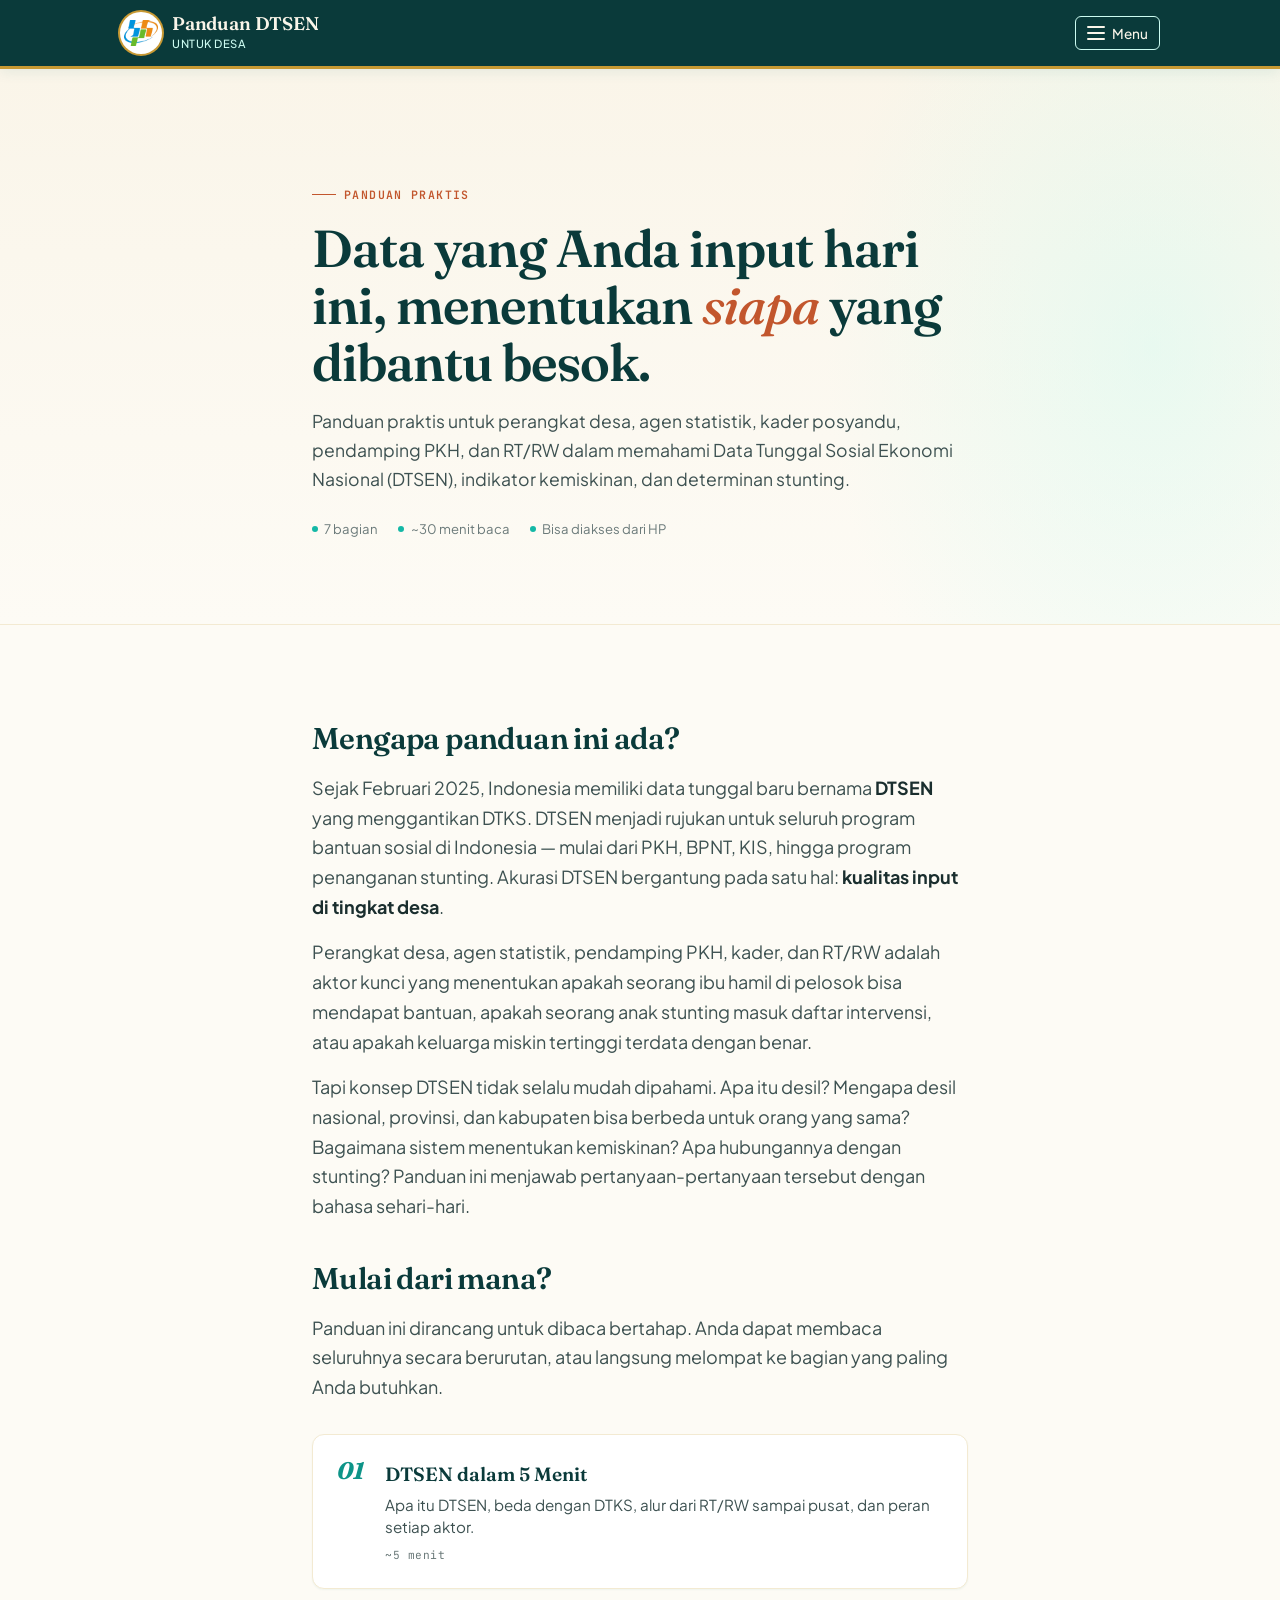
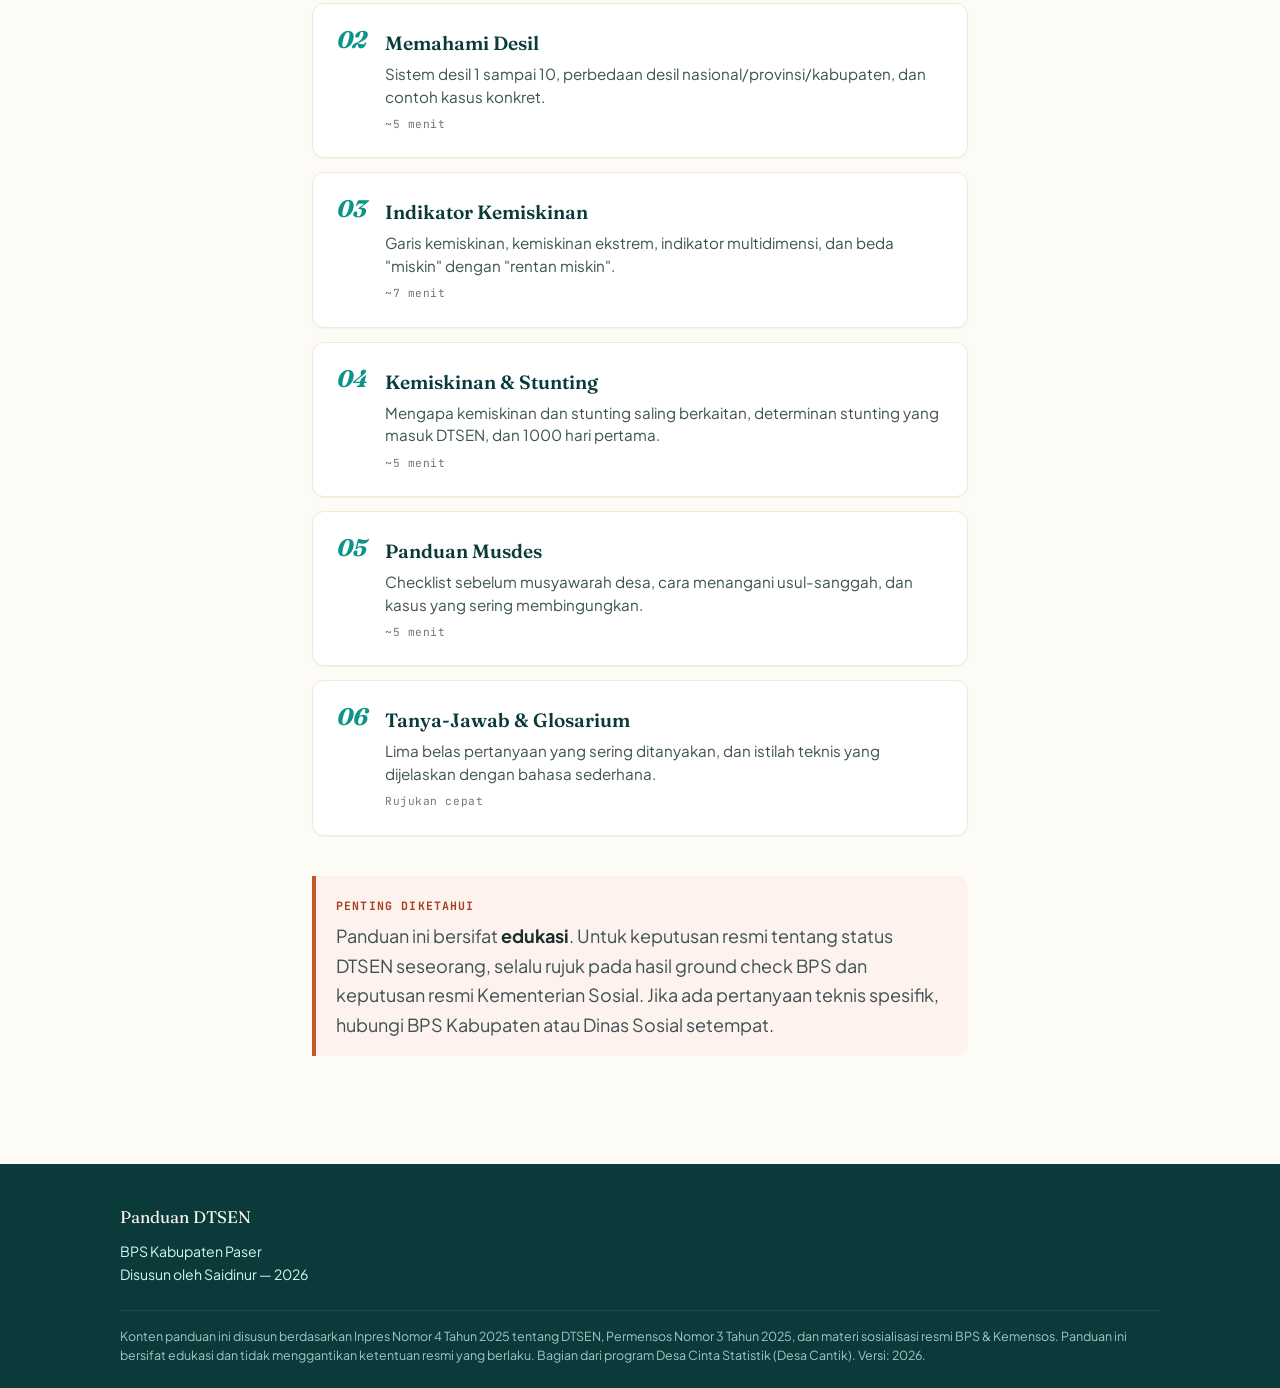
==== index.html @ bd0c0e56 "Add files via upload" ====
<!DOCTYPE html>
<html lang="id">
<head>
  <meta charset="UTF-8">
  <meta name="viewport" content="width=device-width, initial-scale=1.0">
  <title>Panduan DTSEN — Untuk Desa</title>
  <meta name="description" content="Panduan praktis memahami DTSEN, indikator kemiskinan, dan determinan stunting untuk perangkat desa. Bagian dari program Desa Cinta Statistik (Desa Cantik) BPS Kabupaten Paser.">
  <link rel="preconnect" href="https://fonts.googleapis.com">
  <link rel="preconnect" href="https://fonts.gstatic.com" crossorigin>
  <link href="https://fonts.googleapis.com/css2?family=Fraunces:ital,opsz,wght@0,9..144,400..700;1,9..144,400..700&family=Plus+Jakarta+Sans:wght@400;500;600;700&family=JetBrains+Mono:wght@400;600&display=swap" rel="stylesheet">
  <link rel="stylesheet" href="assets/css/styles.css">
</head>
<body>
  <header class="site-header">
    <div class="site-header__inner">
      <a href="index.html" class="site-header__brand">
        <span class="site-header__logo" aria-label="Logo BPS"><img src="assets/img/logo-bps.png" alt="Logo Badan Pusat Statistik"></span>
        <div>
          <div class="site-header__title">Panduan DTSEN</div>
          <div class="site-header__subtitle">Untuk Desa</div>
        </div>
      </a>
      <button class="menu-toggle" aria-label="Buka menu" aria-expanded="false">
        <span class="menu-toggle__icon"><span></span></span>
        Menu
      </button>
    </div>
  </header>

  <div class="site-nav__overlay" aria-hidden="true"></div>
  <nav class="site-nav" aria-label="Navigasi utama">
    <ul class="site-nav__list">
      <li class="site-nav__item"><a href="index.html" class="site-nav__link is-active"><span class="site-nav__num">00</span>Beranda</a></li>
      <li class="site-nav__item"><a href="dtsen.html" class="site-nav__link"><span class="site-nav__num">01</span>DTSEN dalam 5 Menit</a></li>
      <li class="site-nav__item"><a href="desil.html" class="site-nav__link"><span class="site-nav__num">02</span>Memahami Desil</a></li>
      <li class="site-nav__item"><a href="kemiskinan.html" class="site-nav__link"><span class="site-nav__num">03</span>Indikator Kemiskinan</a></li>
      <li class="site-nav__item"><a href="stunting.html" class="site-nav__link"><span class="site-nav__num">04</span>Kemiskinan &amp; Stunting</a></li>
      <li class="site-nav__item"><a href="musdes.html" class="site-nav__link"><span class="site-nav__num">05</span>Panduan Musdes</a></li>
      <li class="site-nav__item"><a href="tanya-jawab.html" class="site-nav__link"><span class="site-nav__num">06</span>Tanya-Jawab &amp; Glosarium</a></li>
    </ul>
  </nav>

  <section class="page-hero">
    <div class="container">
      <div class="page-hero__inner home-hero">
        <div class="page-hero__eyebrow">Panduan Praktis</div>
        <h1 class="home-hero__title">Data yang Anda input hari ini, menentukan <em>siapa</em> yang dibantu besok.</h1>
        <p class="page-hero__lead">Panduan praktis untuk perangkat desa, agen statistik, kader posyandu, pendamping PKH, dan RT/RW dalam memahami Data Tunggal Sosial Ekonomi Nasional (DTSEN), indikator kemiskinan, dan determinan stunting.</p>
        <div class="page-hero__meta">
          <span class="page-hero__meta-item">7 bagian</span>
          <span class="page-hero__meta-item">~30 menit baca</span>
          <span class="page-hero__meta-item">Bisa diakses dari HP</span>
        </div>
      </div>
    </div>
  </section>

  <main>
    <div class="container">
      <div class="prose">
        <h2>Mengapa panduan ini ada?</h2>
        <p>Sejak Februari 2025, Indonesia memiliki data tunggal baru bernama <strong>DTSEN</strong> yang menggantikan DTKS. DTSEN menjadi rujukan untuk seluruh program bantuan sosial di Indonesia &mdash; mulai dari PKH, BPNT, KIS, hingga program penanganan stunting. Akurasi DTSEN bergantung pada satu hal: <strong>kualitas input di tingkat desa</strong>.</p>
        <p>Perangkat desa, agen statistik, pendamping PKH, kader, dan RT/RW adalah aktor kunci yang menentukan apakah seorang ibu hamil di pelosok bisa mendapat bantuan, apakah seorang anak stunting masuk daftar intervensi, atau apakah keluarga miskin tertinggi terdata dengan benar.</p>
        <p>Tapi konsep DTSEN tidak selalu mudah dipahami. Apa itu desil? Mengapa desil nasional, provinsi, dan kabupaten bisa berbeda untuk orang yang sama? Bagaimana sistem menentukan kemiskinan? Apa hubungannya dengan stunting? Panduan ini menjawab pertanyaan-pertanyaan tersebut dengan bahasa sehari-hari.</p>

        <h2 style="margin-top: 2.5rem;">Mulai dari mana?</h2>
        <p>Panduan ini dirancang untuk dibaca bertahap. Anda dapat membaca seluruhnya secara berurutan, atau langsung melompat ke bagian yang paling Anda butuhkan.</p>

        <div class="home-cards">
          <a href="dtsen.html" class="home-card">
            <span class="home-card__num">01</span>
            <div class="home-card__body">
              <div class="home-card__title">DTSEN dalam 5 Menit</div>
              <div class="home-card__desc">Apa itu DTSEN, beda dengan DTKS, alur dari RT/RW sampai pusat, dan peran setiap aktor.</div>
              <div class="home-card__time">~5 menit</div>
            </div>
          </a>
          <a href="desil.html" class="home-card">
            <span class="home-card__num">02</span>
            <div class="home-card__body">
              <div class="home-card__title">Memahami Desil</div>
              <div class="home-card__desc">Sistem desil 1 sampai 10, perbedaan desil nasional/provinsi/kabupaten, dan contoh kasus konkret.</div>
              <div class="home-card__time">~5 menit</div>
            </div>
          </a>
          <a href="kemiskinan.html" class="home-card">
            <span class="home-card__num">03</span>
            <div class="home-card__body">
              <div class="home-card__title">Indikator Kemiskinan</div>
              <div class="home-card__desc">Garis kemiskinan, kemiskinan ekstrem, indikator multidimensi, dan beda "miskin" dengan "rentan miskin".</div>
              <div class="home-card__time">~7 menit</div>
            </div>
          </a>
          <a href="stunting.html" class="home-card">
            <span class="home-card__num">04</span>
            <div class="home-card__body">
              <div class="home-card__title">Kemiskinan &amp; Stunting</div>
              <div class="home-card__desc">Mengapa kemiskinan dan stunting saling berkaitan, determinan stunting yang masuk DTSEN, dan 1000 hari pertama.</div>
              <div class="home-card__time">~5 menit</div>
            </div>
          </a>
          <a href="musdes.html" class="home-card">
            <span class="home-card__num">05</span>
            <div class="home-card__body">
              <div class="home-card__title">Panduan Musdes</div>
              <div class="home-card__desc">Checklist sebelum musyawarah desa, cara menangani usul-sanggah, dan kasus yang sering membingungkan.</div>
              <div class="home-card__time">~5 menit</div>
            </div>
          </a>
          <a href="tanya-jawab.html" class="home-card">
            <span class="home-card__num">06</span>
            <div class="home-card__body">
              <div class="home-card__title">Tanya-Jawab &amp; Glosarium</div>
              <div class="home-card__desc">Lima belas pertanyaan yang sering ditanyakan, dan istilah teknis yang dijelaskan dengan bahasa sederhana.</div>
              <div class="home-card__time">Rujukan cepat</div>
            </div>
          </a>
        </div>

        <div class="callout callout--important" style="margin-top: 2.5rem;">
          <span class="callout__label">Penting Diketahui</span>
          <p style="margin-bottom: 0;">Panduan ini bersifat <strong>edukasi</strong>. Untuk keputusan resmi tentang status DTSEN seseorang, selalu rujuk pada hasil ground check BPS dan keputusan resmi Kementerian Sosial. Jika ada pertanyaan teknis spesifik, hubungi BPS Kabupaten atau Dinas Sosial setempat.</p>
        </div>
      </div>
    </div>
  </main>

  <footer class="site-footer">
    <div class="site-footer__inner">
      <div class="site-footer__credit">Panduan DTSEN</div>
      <div class="site-footer__org">BPS Kabupaten Paser<br>Disusun oleh Saidinur &mdash; 2026</div>
      <div class="site-footer__disclaimer">Konten panduan ini disusun berdasarkan Inpres Nomor 4 Tahun 2025 tentang DTSEN, Permensos Nomor 3 Tahun 2025, dan materi sosialisasi resmi BPS &amp; Kemensos. Panduan ini bersifat edukasi dan tidak menggantikan ketentuan resmi yang berlaku. Bagian dari program Desa Cinta Statistik (Desa Cantik). Versi: 2026.</div>
    </div>
  </footer>
  <script src="assets/js/main.js"></script>
</body>
</html>
---- assets/css/styles.css ----
/* ============================================
   Panduan DTSEN — Stylesheet
   Palet: Hijau toska + cream | Mobile-first
   ============================================ */

/* --- CSS Variables --- */
:root {
  /* Warna utama */
  --teal-900: #0a3a3a;
  --teal-800: #134e4a;
  --teal-700: #0f766e;
  --teal-600: #0d9488;
  --teal-500: #14b8a6;
  --teal-100: #ccfbf1;
  --teal-50: #f0fdfa;

  /* Cream & netral */
  --cream-50: #fdfbf5;
  --cream-100: #faf5e9;
  --cream-200: #f3ead2;
  --cream-300: #e8d9b0;

  /* Aksen & teks */
  --ink: #1a2e2e;
  --ink-soft: #3d5151;
  --ink-mute: #6b7a7a;
  --terracotta: #c2562d;
  --gold: #c89933;
  --gold-soft: #e6c068;

  /* Sistem */
  --shadow-sm: 0 1px 2px rgba(15, 118, 110, 0.06);
  --shadow-md: 0 4px 12px rgba(15, 118, 110, 0.08);
  --shadow-lg: 0 12px 32px rgba(15, 118, 110, 0.12);
  --radius-sm: 6px;
  --radius-md: 12px;
  --radius-lg: 20px;

  /* Tipografi */
  --font-display: 'Fraunces', 'Lora', Georgia, serif;
  --font-body: 'Plus Jakarta Sans', 'Source Sans 3', system-ui, sans-serif;
  --font-mono: 'JetBrains Mono', 'Courier New', monospace;
}

/* --- Reset --- */
*, *::before, *::after { box-sizing: border-box; margin: 0; padding: 0; }
html { scroll-behavior: smooth; -webkit-text-size-adjust: 100%; }

body {
  font-family: var(--font-body);
  font-size: 17px;
  line-height: 1.65;
  color: var(--ink);
  background: var(--cream-50);
  min-height: 100vh;
  -webkit-font-smoothing: antialiased;
  text-rendering: optimizeLegibility;
}

img { max-width: 100%; display: block; }
a { color: var(--teal-700); text-decoration-thickness: 1.5px; text-underline-offset: 3px; }
a:hover { color: var(--teal-800); }

/* --- Typography --- */
h1, h2, h3, h4 {
  font-family: var(--font-display);
  font-weight: 600;
  letter-spacing: -0.02em;
  line-height: 1.2;
  color: var(--teal-900);
}
h1 { font-size: clamp(1.9rem, 5vw, 2.75rem); margin-bottom: 0.5rem; }
h2 { font-size: clamp(1.4rem, 3.5vw, 1.875rem); margin: 2.5rem 0 1rem; }
h3 { font-size: clamp(1.15rem, 2.5vw, 1.35rem); margin: 1.75rem 0 0.75rem; color: var(--teal-800); }
h4 { font-size: 1.05rem; margin: 1.25rem 0 0.5rem; font-weight: 700; color: var(--teal-800); }

p { margin-bottom: 1rem; }
strong { color: var(--teal-900); font-weight: 700; }

/* --- Layout dasar --- */
.container {
  max-width: 720px;
  margin: 0 auto;
  padding: 0 1.25rem;
}

/* --- Header --- */
.site-header {
  background: var(--teal-900);
  color: var(--cream-100);
  border-bottom: 3px solid var(--gold);
  position: sticky;
  top: 0;
  z-index: 100;
  box-shadow: var(--shadow-md);
}

.site-header__inner {
  max-width: 1080px;
  margin: 0 auto;
  padding: 0.75rem 1.25rem;
  display: flex;
  align-items: center;
  justify-content: space-between;
  gap: 1rem;
}

.site-header__brand {
  display: flex;
  align-items: center;
  gap: 0.625rem;
  text-decoration: none;
  color: var(--cream-100);
  flex-shrink: 0;
}

.site-header__logo {
  width: 42px;
  height: 42px;
  background: #ffffff;
  display: grid;
  place-items: center;
  border-radius: 50%;
  flex-shrink: 0;
  padding: 4px;
  box-shadow: 0 0 0 2px var(--gold);
}

.site-header__logo img {
  width: 100%;
  height: 100%;
  object-fit: contain;
  display: block;
}

.site-header__title {
  font-family: var(--font-display);
  font-size: 1.05rem;
  line-height: 1.1;
  font-weight: 600;
  letter-spacing: -0.01em;
}

.site-header__subtitle {
  font-size: 0.7rem;
  letter-spacing: 0.05em;
  text-transform: uppercase;
  color: var(--teal-100);
  font-weight: 500;
}

/* Menu toggle */
.menu-toggle {
  background: transparent;
  border: 1.5px solid var(--teal-100);
  color: var(--cream-100);
  padding: 0.45rem 0.7rem;
  border-radius: var(--radius-sm);
  cursor: pointer;
  font-size: 0.85rem;
  font-family: var(--font-body);
  font-weight: 500;
  display: flex;
  align-items: center;
  gap: 0.4rem;
  transition: all 0.15s;
}
.menu-toggle:hover { background: var(--teal-800); }
.menu-toggle__icon {
  display: inline-block;
  width: 18px;
  height: 14px;
  position: relative;
}
.menu-toggle__icon::before,
.menu-toggle__icon::after,
.menu-toggle__icon span {
  content: '';
  position: absolute;
  left: 0;
  width: 100%;
  height: 2px;
  background: var(--cream-100);
  border-radius: 2px;
}
.menu-toggle__icon::before { top: 0; }
.menu-toggle__icon span { top: 6px; }
.menu-toggle__icon::after { bottom: 0; }

/* Drawer navigation */
.site-nav {
  position: fixed;
  top: 0;
  right: -100%;
  width: min(85%, 320px);
  height: 100vh;
  background: var(--cream-50);
  box-shadow: -8px 0 32px rgba(0,0,0,0.15);
  padding: 5rem 1.5rem 2rem;
  overflow-y: auto;
  transition: right 0.3s cubic-bezier(0.4, 0, 0.2, 1);
  z-index: 99;
}
.site-nav.is-open { right: 0; }

.site-nav__overlay {
  position: fixed;
  inset: 0;
  background: rgba(10, 58, 58, 0.5);
  opacity: 0;
  pointer-events: none;
  transition: opacity 0.3s;
  z-index: 98;
}
.site-nav__overlay.is-open { opacity: 1; pointer-events: auto; }

.site-nav__list { list-style: none; }
.site-nav__item { border-bottom: 1px solid var(--cream-200); }
.site-nav__link {
  display: flex;
  align-items: baseline;
  gap: 0.75rem;
  padding: 0.95rem 0.5rem;
  text-decoration: none;
  color: var(--ink);
  font-size: 0.97rem;
  font-weight: 500;
  transition: color 0.15s;
}
.site-nav__link:hover { color: var(--teal-700); }
.site-nav__link.is-active { color: var(--teal-700); font-weight: 700; }
.site-nav__num {
  font-family: var(--font-display);
  font-size: 0.8rem;
  color: var(--terracotta);
  font-weight: 700;
  font-style: italic;
  width: 22px;
  flex-shrink: 0;
}

/* --- Hero / Page Header --- */
.page-hero {
  background: linear-gradient(180deg, var(--cream-100) 0%, var(--cream-50) 100%);
  padding: 2.5rem 0 2rem;
  position: relative;
  overflow: hidden;
  border-bottom: 1px solid var(--cream-200);
}

.page-hero::before {
  content: '';
  position: absolute;
  top: -50%;
  right: -20%;
  width: 60%;
  height: 200%;
  background: radial-gradient(ellipse, var(--teal-100) 0%, transparent 60%);
  opacity: 0.4;
  pointer-events: none;
}

.page-hero__inner { position: relative; z-index: 1; }

.page-hero__eyebrow {
  display: inline-flex;
  align-items: center;
  gap: 0.5rem;
  font-family: var(--font-mono);
  font-size: 0.72rem;
  letter-spacing: 0.12em;
  text-transform: uppercase;
  color: var(--terracotta);
  font-weight: 600;
  margin-bottom: 1rem;
}
.page-hero__eyebrow::before {
  content: '';
  width: 24px;
  height: 1.5px;
  background: var(--terracotta);
}

.page-hero__lead {
  font-size: 1.1rem;
  color: var(--ink-soft);
  margin-top: 1rem;
  max-width: 60ch;
}

.page-hero__meta {
  display: flex;
  gap: 1.25rem;
  margin-top: 1.5rem;
  font-size: 0.82rem;
  color: var(--ink-mute);
  flex-wrap: wrap;
}
.page-hero__meta-item {
  display: flex;
  align-items: center;
  gap: 0.4rem;
}
.page-hero__meta-item::before {
  content: '';
  width: 6px;
  height: 6px;
  border-radius: 50%;
  background: var(--teal-500);
}

/* --- Main content --- */
main { padding: 2.5rem 0 4rem; }

.prose p { color: var(--ink-soft); }
.prose p strong { color: var(--ink); }
.prose ul, .prose ol { margin: 1rem 0 1.25rem 1.5rem; }
.prose li { margin-bottom: 0.5rem; color: var(--ink-soft); }
.prose li strong { color: var(--ink); }

/* --- Custom Cards --- */
.callout {
  background: var(--cream-100);
  border-left: 4px solid var(--teal-600);
  padding: 1.25rem 1.25rem 1rem;
  margin: 1.75rem 0;
  border-radius: 0 var(--radius-md) var(--radius-md) 0;
  position: relative;
}
.callout__label {
  font-family: var(--font-mono);
  font-size: 0.72rem;
  letter-spacing: 0.1em;
  text-transform: uppercase;
  color: var(--teal-700);
  font-weight: 700;
  margin-bottom: 0.4rem;
  display: block;
}
.callout--warning {
  background: #fef9e7;
  border-left-color: var(--gold);
}
.callout--warning .callout__label { color: #8a6d10; }
.callout--important {
  background: #fdf2ed;
  border-left-color: var(--terracotta);
}
.callout--important .callout__label { color: #a0421f; }

/* --- Step / Numbered Cards --- */
.step-card {
  display: flex;
  gap: 1rem;
  padding: 1.25rem;
  background: white;
  border: 1px solid var(--cream-200);
  border-radius: var(--radius-md);
  margin-bottom: 1rem;
  box-shadow: var(--shadow-sm);
  transition: transform 0.2s, box-shadow 0.2s;
}
.step-card:hover { transform: translateY(-2px); box-shadow: var(--shadow-md); }
.step-card__num {
  font-family: var(--font-display);
  font-size: 1.75rem;
  font-weight: 700;
  color: var(--teal-600);
  font-style: italic;
  line-height: 1;
  flex-shrink: 0;
  width: 2.5rem;
}
.step-card__body h4 { margin-top: 0; color: var(--teal-900); }
.step-card__body p { margin-bottom: 0; font-size: 0.95rem; color: var(--ink-soft); }

/* --- Comparison Table --- */
.compare {
  width: 100%;
  border-collapse: collapse;
  margin: 1.5rem 0;
  font-size: 0.92rem;
  background: white;
  border-radius: var(--radius-md);
  overflow: hidden;
  box-shadow: var(--shadow-sm);
  border: 1px solid var(--cream-200);
}
.compare th {
  background: var(--teal-700);
  color: var(--cream-100);
  padding: 0.85rem 0.9rem;
  text-align: left;
  font-family: var(--font-display);
  font-weight: 600;
  font-size: 0.95rem;
}
.compare td {
  padding: 0.8rem 0.9rem;
  border-top: 1px solid var(--cream-200);
  color: var(--ink-soft);
  vertical-align: top;
}
.compare tr:nth-child(even) td { background: var(--cream-50); }

/* --- Case Study Box --- */
.case-study {
  background: var(--teal-900);
  color: var(--cream-100);
  padding: 1.75rem 1.5rem;
  border-radius: var(--radius-lg);
  margin: 2rem 0;
  position: relative;
  overflow: hidden;
}
.case-study::before {
  content: '"';
  position: absolute;
  top: -2rem;
  right: 1rem;
  font-family: var(--font-display);
  font-size: 8rem;
  color: var(--gold);
  opacity: 0.15;
  font-style: italic;
  line-height: 1;
  pointer-events: none;
  z-index: 0;
}
.case-study__label {
  font-family: var(--font-mono);
  font-size: 0.7rem;
  letter-spacing: 0.15em;
  text-transform: uppercase;
  color: var(--gold-soft);
  margin-bottom: 0.75rem;
  font-weight: 700;
  position: relative;
  z-index: 1;
}
.case-study h3 {
  color: var(--cream-100);
  font-size: 1.2rem;
  margin: 0.5rem 0 1rem;
  position: relative;
  z-index: 1;
}
.case-study p {
  color: var(--cream-200);
  font-size: 0.95rem;
  margin-bottom: 0.75rem;
  position: relative;
  z-index: 1;
}
.case-study p:last-child { margin-bottom: 0; }
.case-study strong {
  color: #ffffff;
  font-weight: 700;
  background: rgba(200, 153, 51, 0.22);
  padding: 1px 5px;
  border-radius: 3px;
  box-decoration-break: clone;
  -webkit-box-decoration-break: clone;
}
.case-study em {
  color: var(--gold-soft, #d4a847);
  font-style: italic;
  font-weight: 500;
}

/* --- Page Navigation Footer --- */
.page-nav {
  display: grid;
  grid-template-columns: 1fr 1fr;
  gap: 0.75rem;
  margin-top: 3.5rem;
  padding-top: 2rem;
  border-top: 1px solid var(--cream-200);
}
.page-nav__link {
  display: flex;
  flex-direction: column;
  padding: 1rem 1.1rem;
  background: white;
  border: 1px solid var(--cream-200);
  border-radius: var(--radius-md);
  text-decoration: none;
  transition: all 0.2s;
  min-height: 80px;
}
.page-nav__link:hover {
  border-color: var(--teal-500);
  box-shadow: var(--shadow-sm);
  transform: translateY(-2px);
}
.page-nav__link--next { text-align: right; align-items: flex-end; }
.page-nav__direction {
  font-family: var(--font-mono);
  font-size: 0.7rem;
  letter-spacing: 0.1em;
  text-transform: uppercase;
  color: var(--ink-mute);
  margin-bottom: 0.3rem;
}
.page-nav__title {
  font-family: var(--font-display);
  font-size: 1rem;
  color: var(--teal-800);
  font-weight: 600;
  line-height: 1.3;
}
.page-nav__placeholder {
  visibility: hidden;
}

/* --- Footer --- */
.site-footer {
  background: var(--teal-900);
  color: var(--cream-200);
  padding: 2.5rem 0 1.5rem;
  font-size: 0.88rem;
}
.site-footer__inner {
  max-width: 1080px;
  margin: 0 auto;
  padding: 0 1.25rem;
}
.site-footer__credit {
  font-family: var(--font-display);
  font-size: 1.05rem;
  color: var(--cream-100);
  margin-bottom: 0.5rem;
}
.site-footer__org {
  color: var(--teal-100);
  margin-bottom: 1.25rem;
}
.site-footer__disclaimer {
  font-size: 0.78rem;
  color: var(--teal-100);
  opacity: 0.75;
  border-top: 1px solid rgba(255,255,255,0.1);
  padding-top: 1rem;
  margin-top: 1.5rem;
  line-height: 1.5;
}

/* --- Beranda khusus --- */
.home-hero {
  padding: 3rem 0 2.5rem;
}
.home-hero__title {
  font-size: clamp(2rem, 6vw, 3.25rem);
  line-height: 1.1;
  margin-bottom: 1rem;
}
.home-hero__title em {
  color: var(--terracotta);
  font-style: italic;
  font-weight: 500;
}

.home-cards {
  display: grid;
  gap: 0.875rem;
  margin: 2rem 0;
}
.home-card {
  display: flex;
  align-items: flex-start;
  gap: 1rem;
  padding: 1.25rem 1.1rem;
  background: white;
  border: 1px solid var(--cream-200);
  border-radius: var(--radius-md);
  text-decoration: none;
  transition: all 0.2s ease;
  box-shadow: var(--shadow-sm);
}
.home-card:hover {
  transform: translateY(-3px);
  border-color: var(--teal-500);
  box-shadow: var(--shadow-md);
}
.home-card__num {
  font-family: var(--font-display);
  font-style: italic;
  font-size: 1.5rem;
  font-weight: 700;
  color: var(--teal-600);
  width: 2rem;
  flex-shrink: 0;
  line-height: 1;
}
.home-card__body { flex: 1; }
.home-card__title {
  font-family: var(--font-display);
  font-size: 1.1rem;
  font-weight: 600;
  color: var(--teal-900);
  margin-bottom: 0.2rem;
}
.home-card__desc {
  font-size: 0.88rem;
  color: var(--ink-soft);
  line-height: 1.5;
}
.home-card__time {
  font-family: var(--font-mono);
  font-size: 0.7rem;
  color: var(--ink-mute);
  letter-spacing: 0.05em;
  margin-top: 0.4rem;
}

/* --- Stat blocks --- */
.stat-row {
  display: grid;
  grid-template-columns: repeat(2, 1fr);
  gap: 0.75rem;
  margin: 1.5rem 0;
}
.stat {
  background: white;
  border: 1px solid var(--cream-200);
  border-radius: var(--radius-md);
  padding: 1rem 1rem;
}
.stat__value {
  font-family: var(--font-display);
  font-size: 1.75rem;
  font-weight: 700;
  color: var(--teal-700);
  line-height: 1;
  font-style: italic;
}
.stat__label {
  font-size: 0.78rem;
  color: var(--ink-mute);
  margin-top: 0.4rem;
  line-height: 1.4;
}

/* --- Decile visual --- */
.decile-bar {
  display: flex;
  margin: 1.5rem 0 0.5rem;
  border-radius: 8px;
  overflow: hidden;
  box-shadow: var(--shadow-sm);
  height: 42px;
}
.decile-bar__cell {
  flex: 1;
  display: grid;
  place-items: center;
  font-family: var(--font-display);
  font-weight: 700;
  font-size: 0.9rem;
  color: white;
  font-style: italic;
}
.decile-bar__legend {
  display: flex;
  justify-content: space-between;
  font-family: var(--font-mono);
  font-size: 0.7rem;
  color: var(--ink-mute);
  letter-spacing: 0.05em;
  text-transform: uppercase;
  margin-bottom: 1.5rem;
}

/* --- Checklist --- */
.checklist {
  list-style: none;
  margin-left: 0 !important;
}
.checklist li {
  display: flex;
  align-items: flex-start;
  gap: 0.75rem;
  padding: 0.7rem 0;
  border-bottom: 1px dashed var(--cream-300);
}
.checklist li::before {
  content: '';
  display: inline-block;
  width: 18px;
  height: 18px;
  border: 2px solid var(--teal-600);
  border-radius: 4px;
  flex-shrink: 0;
  margin-top: 3px;
}

/* --- FAQ --- */
.faq details {
  background: white;
  border: 1px solid var(--cream-200);
  border-radius: var(--radius-md);
  padding: 0;
  margin-bottom: 0.6rem;
  overflow: hidden;
  box-shadow: var(--shadow-sm);
}
.faq summary {
  padding: 0.95rem 1.1rem;
  cursor: pointer;
  font-weight: 600;
  color: var(--teal-900);
  font-family: var(--font-display);
  font-size: 1rem;
  list-style: none;
  display: flex;
  justify-content: space-between;
  align-items: center;
  gap: 1rem;
}
.faq summary::-webkit-details-marker { display: none; }
.faq summary::after {
  content: '+';
  font-size: 1.4rem;
  color: var(--teal-600);
  transition: transform 0.2s;
  flex-shrink: 0;
}
.faq details[open] summary::after { transform: rotate(45deg); }
.faq details[open] summary { border-bottom: 1px solid var(--cream-200); }
.faq__answer {
  padding: 1rem 1.1rem;
  color: var(--ink-soft);
  font-size: 0.95rem;
  line-height: 1.65;
}
.faq__answer p { margin-bottom: 0.75rem; }
.faq__answer p:last-child { margin-bottom: 0; }

/* --- Glossary --- */
.glossary {
  list-style: none;
  margin-left: 0 !important;
}
.glossary > li {
  padding: 1rem 0;
  border-bottom: 1px solid var(--cream-200);
}
.glossary > li::before { display: none; }
.glossary__term {
  font-family: var(--font-display);
  font-weight: 700;
  color: var(--teal-800);
  font-size: 1.05rem;
  display: block;
  margin-bottom: 0.3rem;
}
.glossary__def {
  font-size: 0.95rem;
  color: var(--ink-soft);
}

/* --- Tablet & Up --- */
@media (min-width: 768px) {
  body { font-size: 18px; }
  .container { padding: 0 2rem; }
  .stat-row { grid-template-columns: repeat(4, 1fr); }
  .home-card { padding: 1.5rem 1.5rem; }
  .home-card__title { font-size: 1.2rem; }
  .home-card__desc { font-size: 0.95rem; }
  .site-header__title { font-size: 1.15rem; }
  .page-hero { padding: 3.5rem 0 2.75rem; }
  main { padding: 3.5rem 0 5rem; }
}

/* --- Print Style --- */
@media print {
  .site-header, .site-nav, .site-nav__overlay, .menu-toggle, .page-nav, .site-footer { display: none !important; }
  body { background: white; font-size: 11pt; color: black; }
  .container { max-width: none; padding: 0; }
  .page-hero { padding: 0; background: white; border: none; }
  .page-hero::before { display: none; }
  h1, h2, h3, h4 { color: black; page-break-after: avoid; }
  .step-card, .home-card, .compare, .callout { page-break-inside: avoid; box-shadow: none; }
  .case-study { background: white; color: black; border: 2px solid black; }
  .case-study h3, .case-study p, .case-study strong { color: black; }
  a { color: black; text-decoration: underline; }
}

/* --- Reduced motion --- */
@media (prefers-reduced-motion: reduce) {
  *, *::before, *::after {
    animation-duration: 0.01ms !important;
    transition-duration: 0.01ms !important;
  }
}
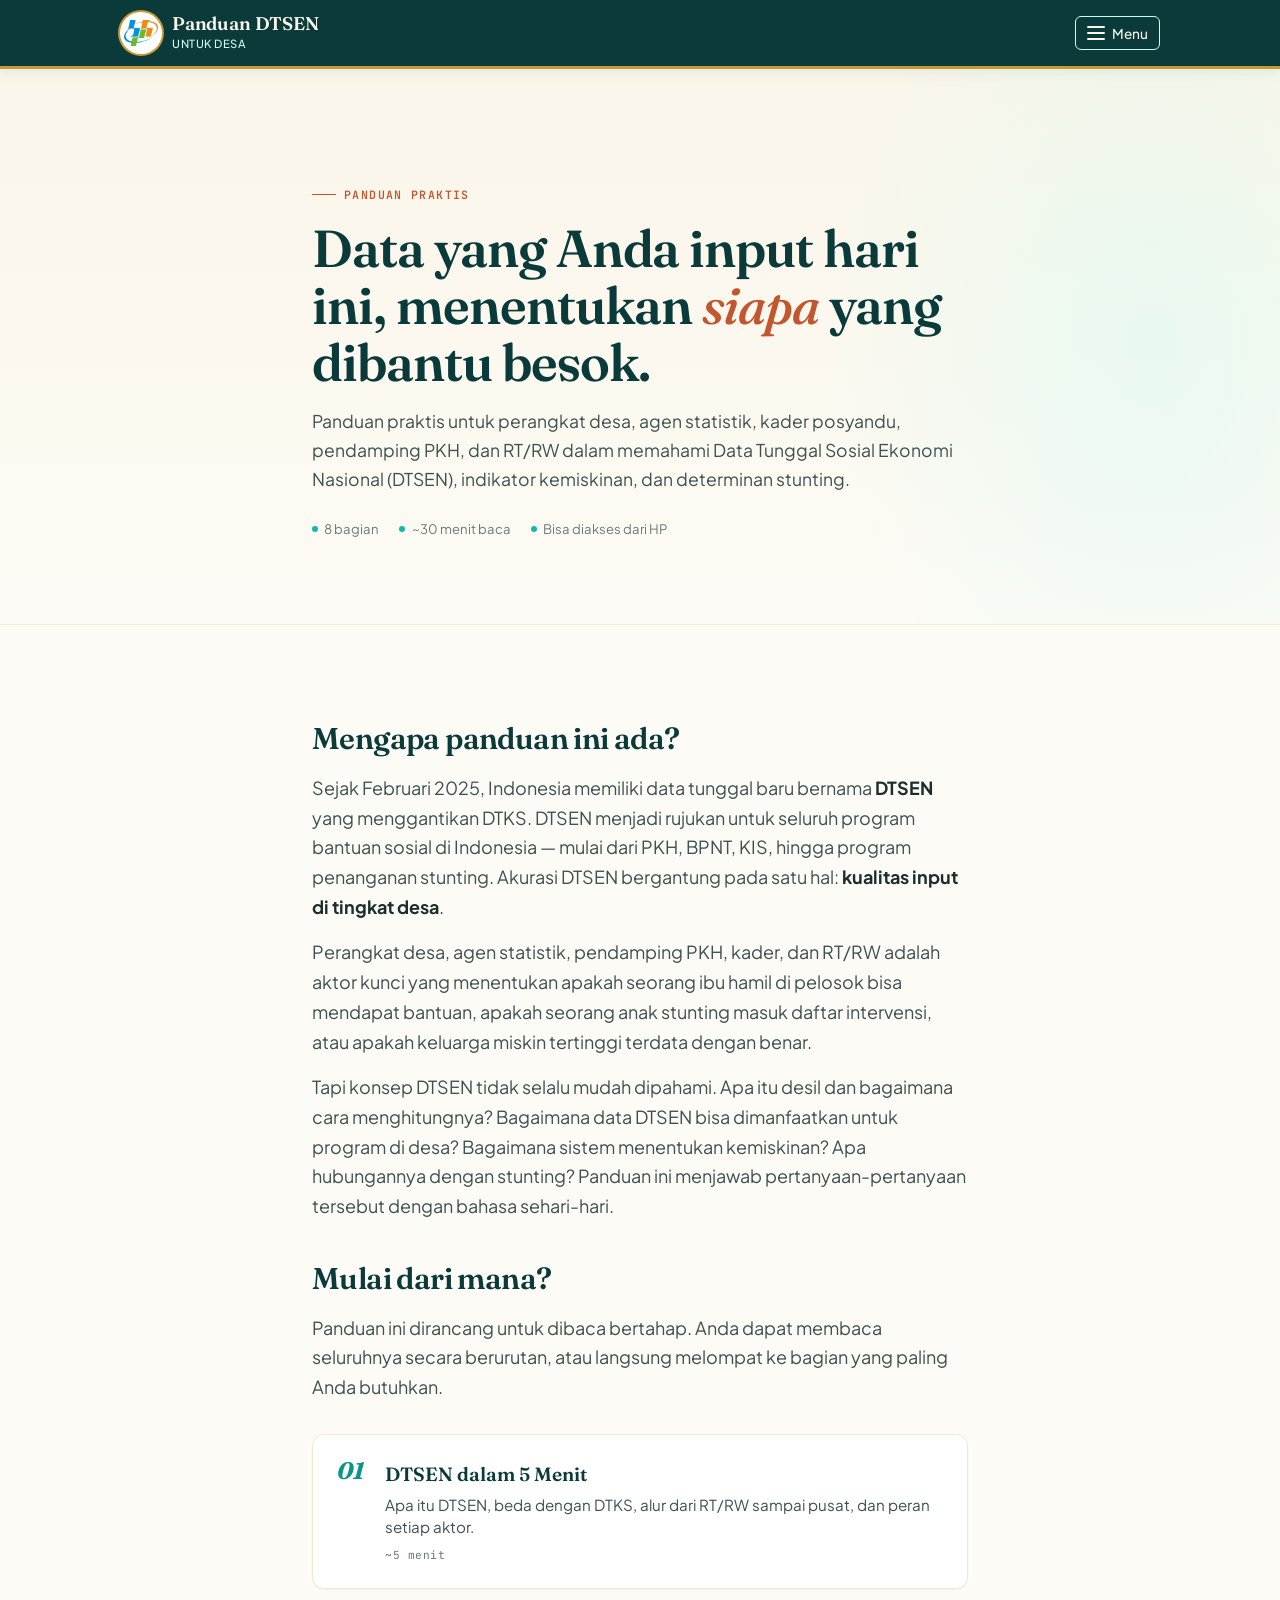
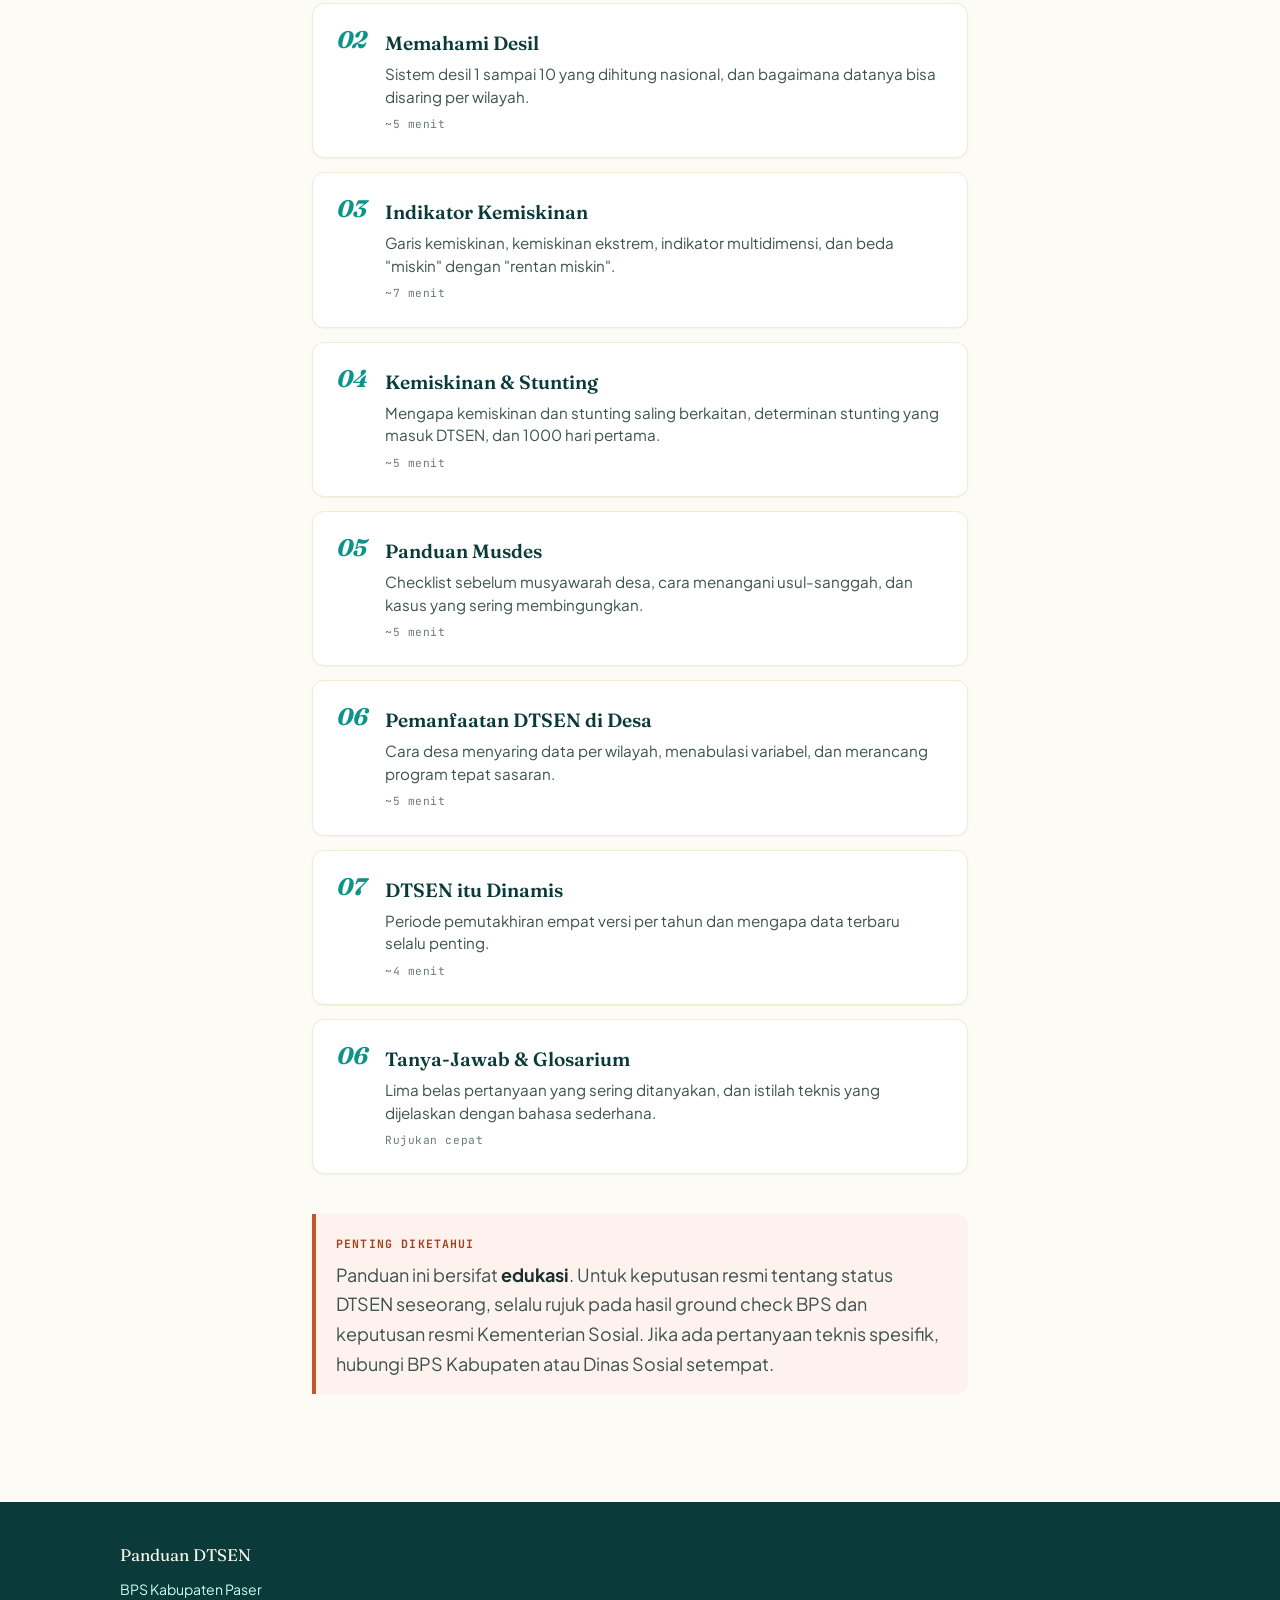
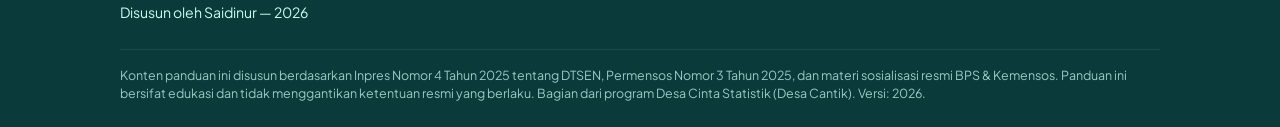
==== commit 33456e45: "Add files via upload" ====
--- a/index.html
+++ b/index.html
@@ -36,7 +36,9 @@
       <li class="site-nav__item"><a href="kemiskinan.html" class="site-nav__link"><span class="site-nav__num">03</span>Indikator Kemiskinan</a></li>
       <li class="site-nav__item"><a href="stunting.html" class="site-nav__link"><span class="site-nav__num">04</span>Kemiskinan &amp; Stunting</a></li>
       <li class="site-nav__item"><a href="musdes.html" class="site-nav__link"><span class="site-nav__num">05</span>Panduan Musdes</a></li>
-      <li class="site-nav__item"><a href="tanya-jawab.html" class="site-nav__link"><span class="site-nav__num">06</span>Tanya-Jawab &amp; Glosarium</a></li>
+      <li class="site-nav__item"><a href="pemanfaatan.html" class="site-nav__link"><span class="site-nav__num">06</span>Pemanfaatan di Desa</a></li>
+      <li class="site-nav__item"><a href="dinamis.html" class="site-nav__link"><span class="site-nav__num">07</span>DTSEN itu Dinamis</a></li>
+      <li class="site-nav__item"><a href="tanya-jawab.html" class="site-nav__link"><span class="site-nav__num">08</span>Tanya-Jawab &amp; Glosarium</a></li>
     </ul>
   </nav>
 
@@ -47,7 +49,7 @@
         <h1 class="home-hero__title">Data yang Anda input hari ini, menentukan <em>siapa</em> yang dibantu besok.</h1>
         <p class="page-hero__lead">Panduan praktis untuk perangkat desa, agen statistik, kader posyandu, pendamping PKH, dan RT/RW dalam memahami Data Tunggal Sosial Ekonomi Nasional (DTSEN), indikator kemiskinan, dan determinan stunting.</p>
         <div class="page-hero__meta">
-          <span class="page-hero__meta-item">7 bagian</span>
+          <span class="page-hero__meta-item">8 bagian</span>
           <span class="page-hero__meta-item">~30 menit baca</span>
           <span class="page-hero__meta-item">Bisa diakses dari HP</span>
         </div>
@@ -61,7 +63,7 @@
         <h2>Mengapa panduan ini ada?</h2>
         <p>Sejak Februari 2025, Indonesia memiliki data tunggal baru bernama <strong>DTSEN</strong> yang menggantikan DTKS. DTSEN menjadi rujukan untuk seluruh program bantuan sosial di Indonesia &mdash; mulai dari PKH, BPNT, KIS, hingga program penanganan stunting. Akurasi DTSEN bergantung pada satu hal: <strong>kualitas input di tingkat desa</strong>.</p>
         <p>Perangkat desa, agen statistik, pendamping PKH, kader, dan RT/RW adalah aktor kunci yang menentukan apakah seorang ibu hamil di pelosok bisa mendapat bantuan, apakah seorang anak stunting masuk daftar intervensi, atau apakah keluarga miskin tertinggi terdata dengan benar.</p>
-        <p>Tapi konsep DTSEN tidak selalu mudah dipahami. Apa itu desil? Mengapa desil nasional, provinsi, dan kabupaten bisa berbeda untuk orang yang sama? Bagaimana sistem menentukan kemiskinan? Apa hubungannya dengan stunting? Panduan ini menjawab pertanyaan-pertanyaan tersebut dengan bahasa sehari-hari.</p>
+        <p>Tapi konsep DTSEN tidak selalu mudah dipahami. Apa itu desil dan bagaimana cara menghitungnya? Bagaimana data DTSEN bisa dimanfaatkan untuk program di desa? Bagaimana sistem menentukan kemiskinan? Apa hubungannya dengan stunting? Panduan ini menjawab pertanyaan-pertanyaan tersebut dengan bahasa sehari-hari.</p>
 
         <h2 style="margin-top: 2.5rem;">Mulai dari mana?</h2>
         <p>Panduan ini dirancang untuk dibaca bertahap. Anda dapat membaca seluruhnya secara berurutan, atau langsung melompat ke bagian yang paling Anda butuhkan.</p>
@@ -79,7 +81,7 @@
             <span class="home-card__num">02</span>
             <div class="home-card__body">
               <div class="home-card__title">Memahami Desil</div>
-              <div class="home-card__desc">Sistem desil 1 sampai 10, perbedaan desil nasional/provinsi/kabupaten, dan contoh kasus konkret.</div>
+              <div class="home-card__desc">Sistem desil 1 sampai 10 yang dihitung nasional, dan bagaimana datanya bisa disaring per wilayah.</div>
               <div class="home-card__time">~5 menit</div>
             </div>
           </a>
@@ -105,6 +107,22 @@
               <div class="home-card__title">Panduan Musdes</div>
               <div class="home-card__desc">Checklist sebelum musyawarah desa, cara menangani usul-sanggah, dan kasus yang sering membingungkan.</div>
               <div class="home-card__time">~5 menit</div>
+            </div>
+          </a>
+          <a href="pemanfaatan.html" class="home-card">
+            <span class="home-card__num">06</span>
+            <div class="home-card__body">
+              <div class="home-card__title">Pemanfaatan DTSEN di Desa</div>
+              <div class="home-card__desc">Cara desa menyaring data per wilayah, menabulasi variabel, dan merancang program tepat sasaran.</div>
+              <div class="home-card__time">~5 menit</div>
+            </div>
+          </a>
+          <a href="dinamis.html" class="home-card">
+            <span class="home-card__num">07</span>
+            <div class="home-card__body">
+              <div class="home-card__title">DTSEN itu Dinamis</div>
+              <div class="home-card__desc">Periode pemutakhiran empat versi per tahun dan mengapa data terbaru selalu penting.</div>
+              <div class="home-card__time">~4 menit</div>
             </div>
           </a>
           <a href="tanya-jawab.html" class="home-card">
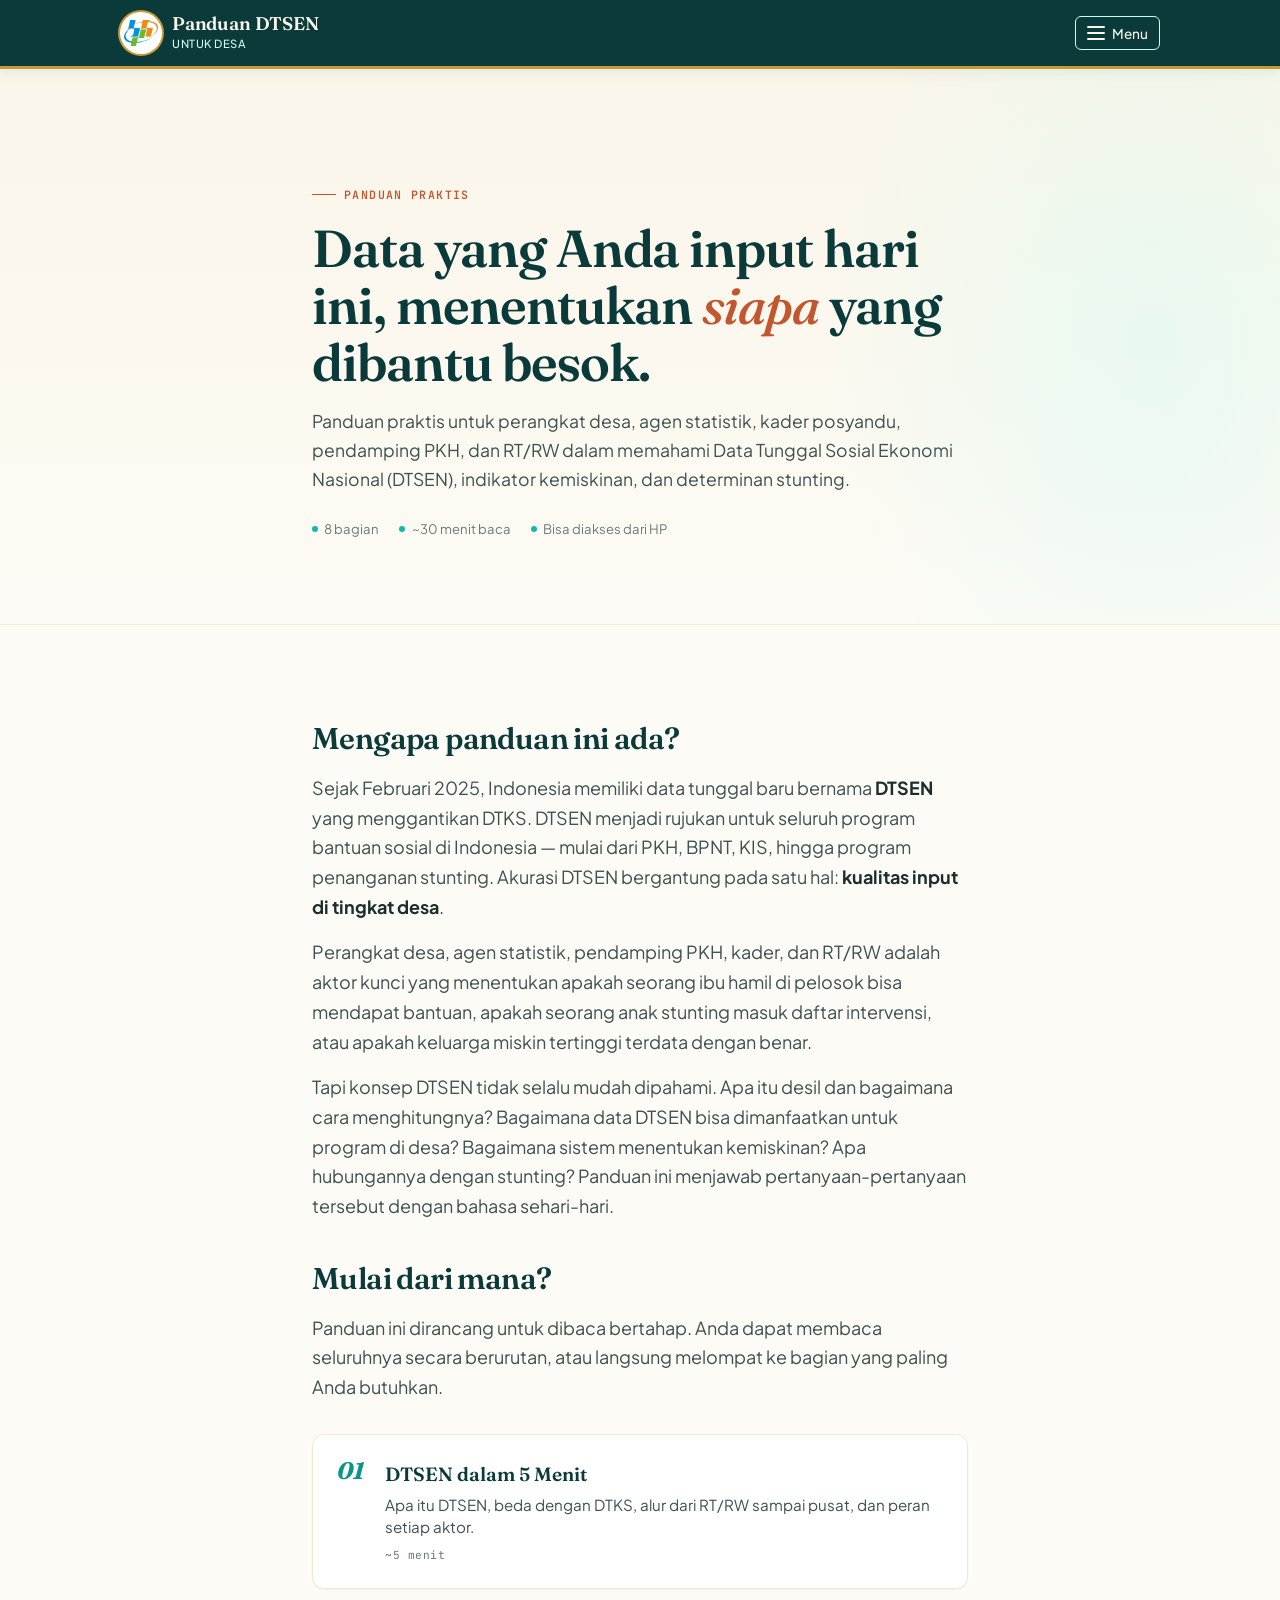
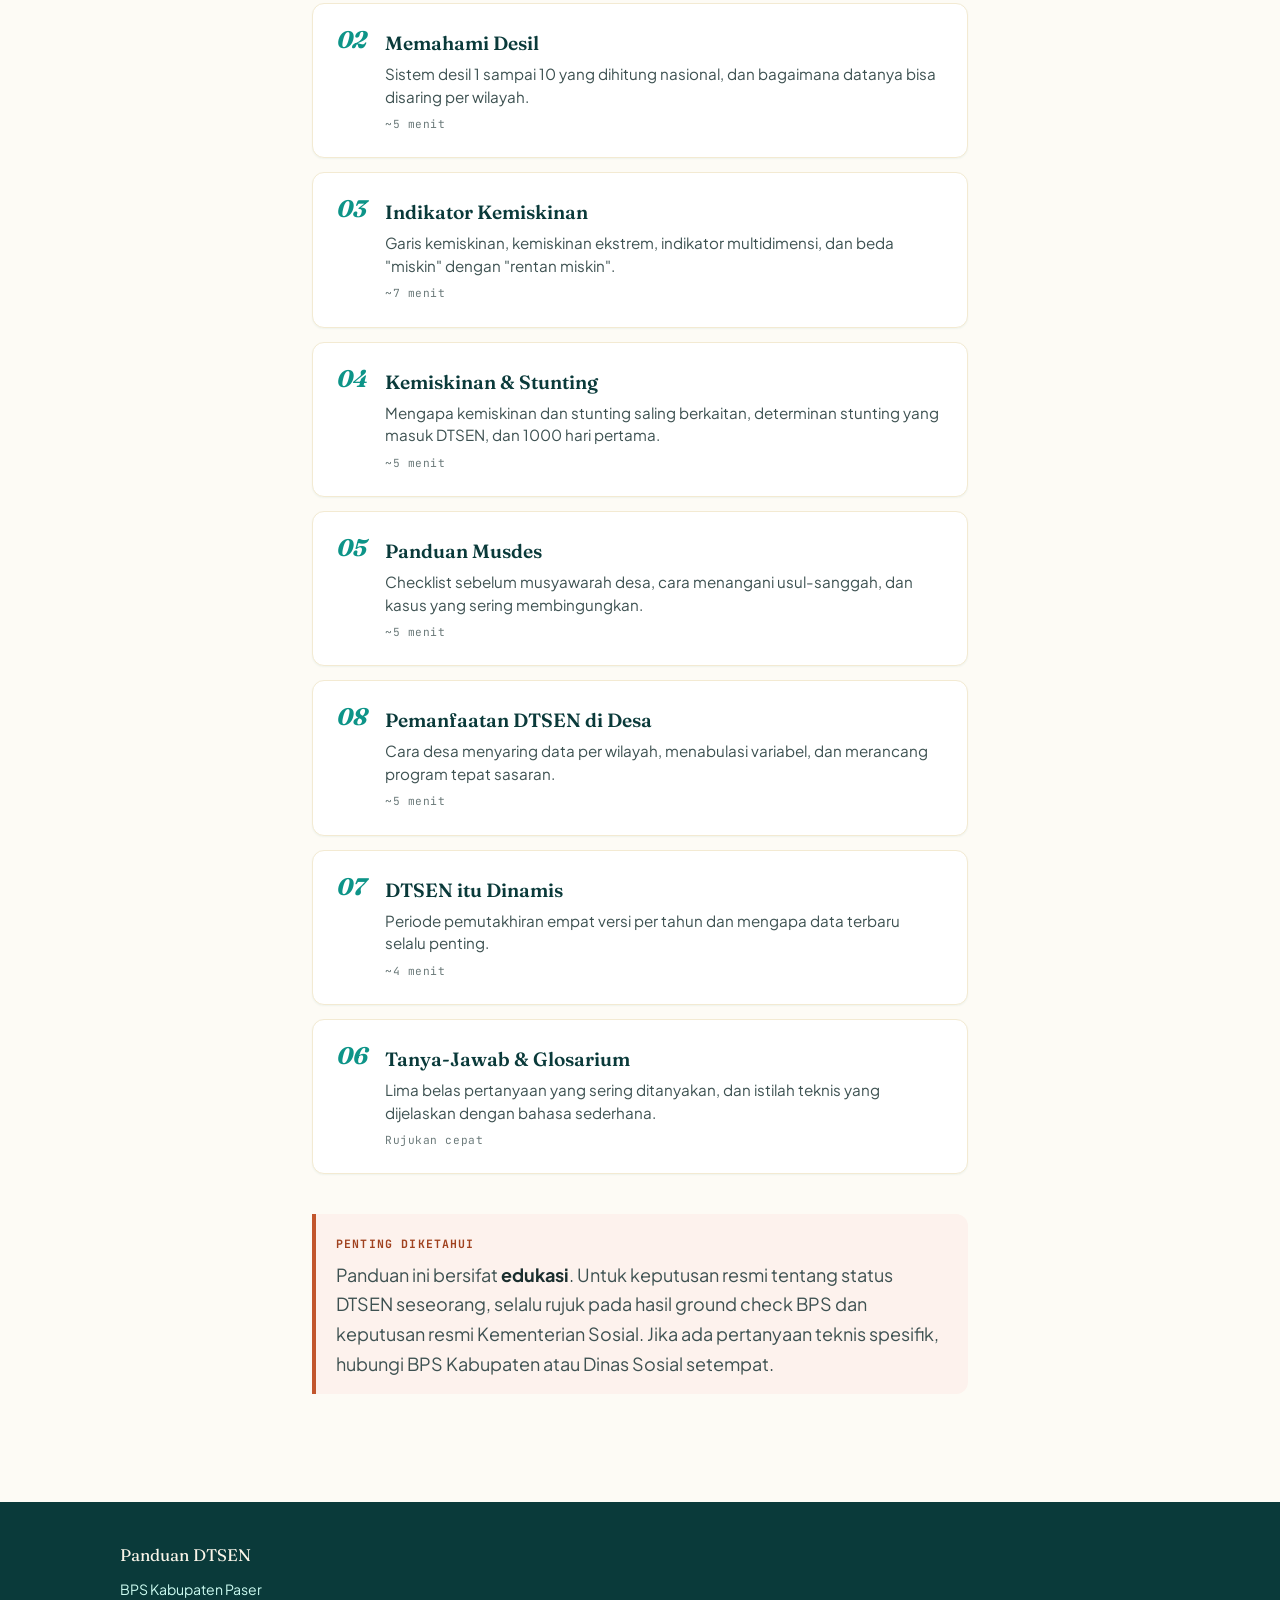
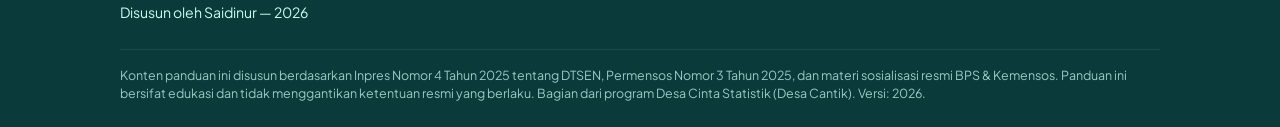
==== commit 34de660d: "Add files via upload" ====
--- a/index.html
+++ b/index.html
@@ -110,7 +110,7 @@
             </div>
           </a>
           <a href="pemanfaatan.html" class="home-card">
-            <span class="home-card__num">06</span>
+            <span class="home-card__num">08</span>
             <div class="home-card__body">
               <div class="home-card__title">Pemanfaatan DTSEN di Desa</div>
               <div class="home-card__desc">Cara desa menyaring data per wilayah, menabulasi variabel, dan merancang program tepat sasaran.</div>
--- a/assets/css/styles.css
+++ b/assets/css/styles.css
@@ -453,14 +453,11 @@
   z-index: 1;
 }
 .case-study p:last-child { margin-bottom: 0; }
+.prose .case-study p strong,
+.prose .case-study strong,
 .case-study strong {
   color: #ffffff;
   font-weight: 700;
-  background: rgba(200, 153, 51, 0.22);
-  padding: 1px 5px;
-  border-radius: 3px;
-  box-decoration-break: clone;
-  -webkit-box-decoration-break: clone;
 }
 .case-study em {
   color: var(--gold-soft, #d4a847);
